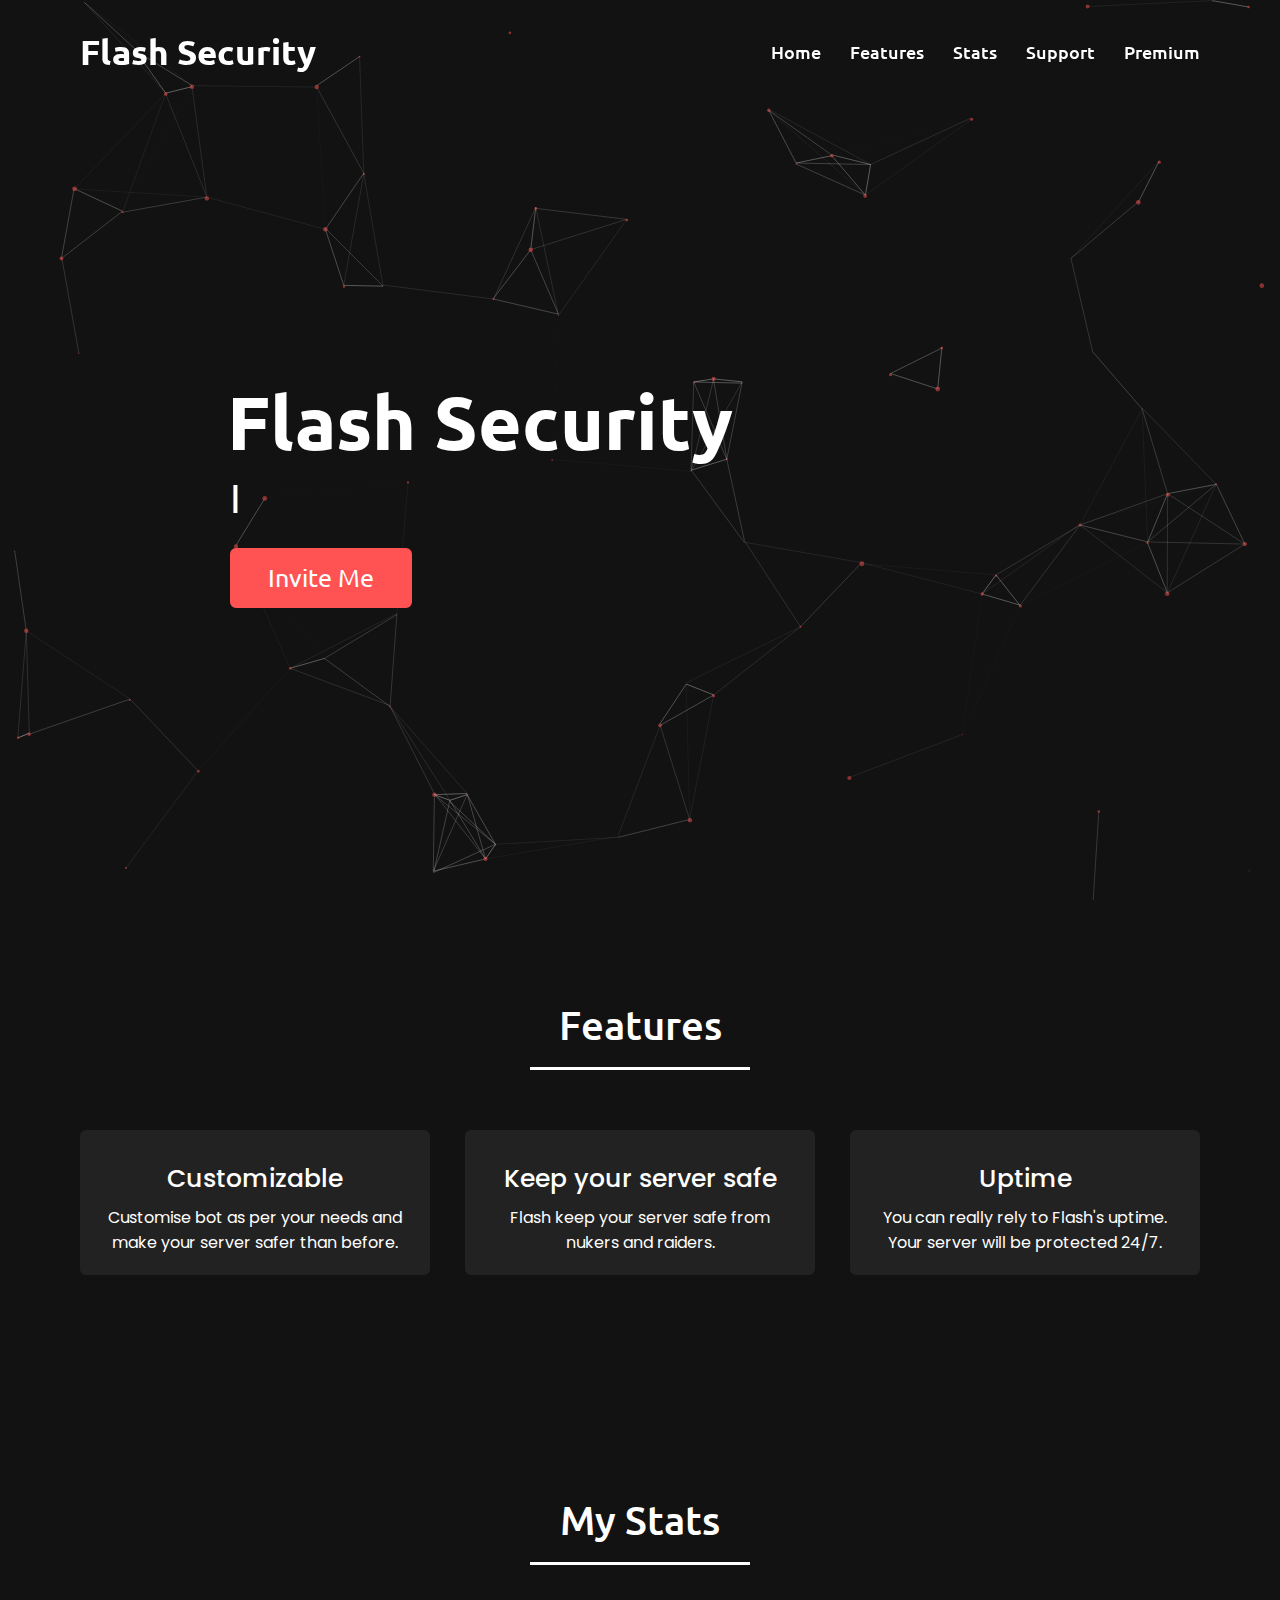
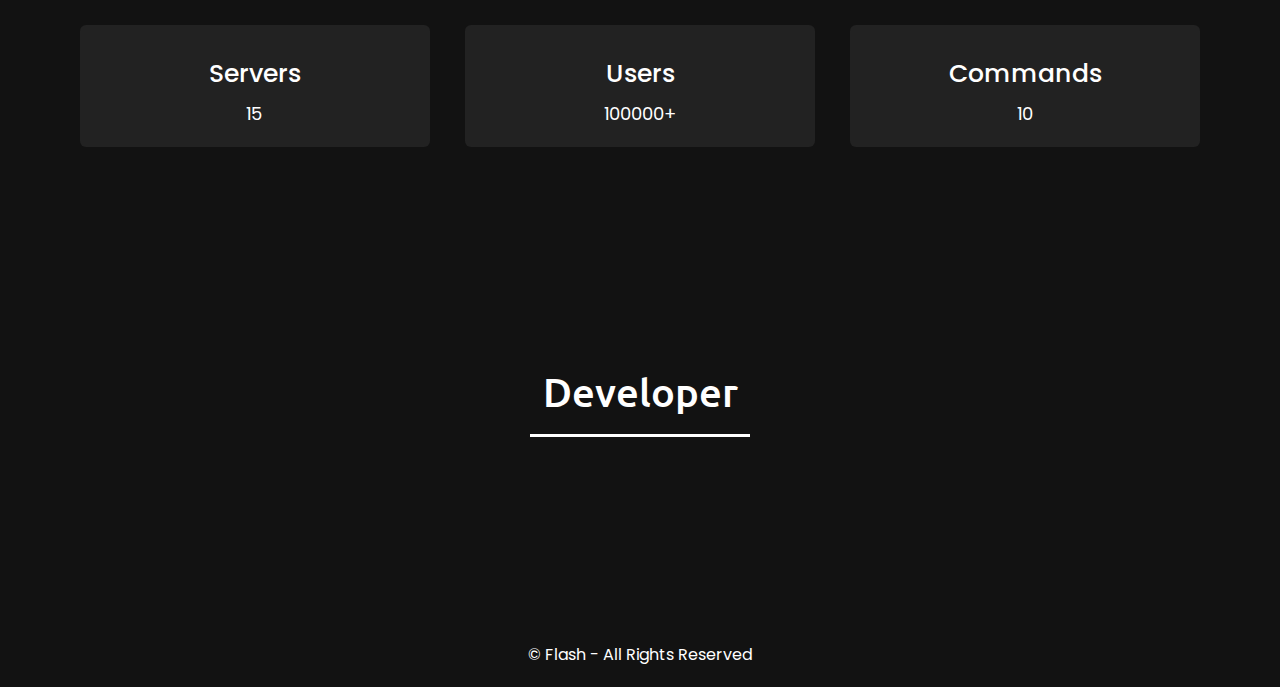
==== index.html @ cec0b6bb "Add files via upload" ====
<!DOCTYPE html>

<html lang="en">

<head>
    <meta charset="UTF-8" />

    <meta http-equiv="X-UA-Compatible" content="IE=edge" />

    <meta name="viewport" content="width=device-width, initial-scale=1.0" />

    <title>Flash Security</title>
    <link rel="icon" href="./tada.png" />

    <link rel="stylesheet" href="style.css" />

    <link rel="icon" href="https://cdn.discordapp.com/avatars/794623460030545981/1af9f8c728b9c346baea0ada6ba5df61.webp?size=1024" />
    <bgsound src="https://cdn.discordapp.com/attachments/873089654667235348/875760019726008401/chilled-acoustic-indie-folk-instrumental-background-music-for-videos-5720.mp3" loop="infinite">

        <script src="https://kit.fontawesome.com/a076d05399.js"></script>

        <script src="https://code.jquery.com/jquery-3.6.0.min.js"></script>

        <script src="https://cdnjs.cloudflare.com/ajax/libs/waypoints/4.0.1/jquery.waypoints.min.js"></script>

        <script src="https://cdnjs.cloudflare.com/ajax/libs/OwlCarousel2/2.3.4/owl.carousel.min.js"></script>

        <script src="https://cdnjs.cloudflare.com/ajax/libs/typed.js/2.0.11/typed.min.js"></script>

        <link rel="stylesheet" href="https://cdnjs.cloudflare.com/ajax/libs/OwlCarousel2/2.3.4/assets/owl.carousel.min.css" />

        <link rel="stylesheet" type="text/css" href="./aos/aos.css" />

        <meta property="og:type" content="website" />

        <meta property="og:title" content="Flash Security" />


        <meta property="og:description" content="Flash Security is an advanced discord Security bot." />

        <meta property="og:image" content="" />

        <meta name="theme-color" content="#e9a5b7" />
</head>

<body>
    <div id="particles-js"></div>

    <i class="fas fa-angle-up"></i>
    </div>

    <nav class="navbar">
        <div class="max-width">
            <div class="logo">
                <a href="#home">Flash Security<span></span></a>
            </div>

            <ul class="menu">
                <li><a href="#home" class="menu-btn">Home</a></li>


                <li>
                    <a href="#features" class="menu-btn" class="menu-btn">Features</a>
                </li>

                <li><a href="#stats" class="menu-btn">Stats</a></li>


                <li><a target="_main" href="https://discord.gg/CXD4Uk95pK" class="menu-btn">Support</a></li>

                <li><a target="_main" href="./premium.html" class="menu-btn">Premium</a></li>
            </ul>

            <div class="menu-btn">
                <i class="fas fa-bars"></i>
            </div>
        </div>
    </nav>

    <section class="home" id="home">
        <div class="max-width">
            <div class="home-content">
                <div class="text-1"></div>

                <div class="text-2">Flash Security</div>

                <div class="text-3">I <span class="typing"></span></div>

                <a class="this-is-pain" target="_main" href="https://discord.com/api/oauth2/authorize?client_id=978340814298157156&permissions=8&scope=bot">Invite Me</a>
            </div>
        </div>
    </section>

    <section class="features" id="features">
        <div class="max-width">
            <h2 class="title">Features</h2>

            <div class="features-content">
                <div class="card">
                    <div class="box">
                        <i class="fas fa-cogs"></i>

                        <div class="text">Customizable</div>

                        <p>
                            Customise bot as per your needs and make your server safer than before.
                        </p>
                    </div>
                </div>

                <div class="card">
                    <div class="box">
                        <i class="fas fa-lock"></i>

                        <div class="text">Keep your server safe</div>

                        <p>
                            Flash keep your server safe from nukers and raiders.
                        </p>
                    </div>
                </div>

                <div class="card">
                    <div class="box">
                        <i class="fas fa-code"></i>

                        <div class="text">Uptime</div>

                        <p>
                            You can really rely to Flash's uptime. Your server will be protected 24/7.
                        </p>
                    </div>
                </div>
            </div>
        </div>
        </div>
    </section>

    <section class="stats" id="stats">

        <div class="max-width">
            <h2 class="title">
                My Stats
            </h2>

            <div class="stats-content">
                <div class="card">
                    <div class="box">
                        <i class="fas fa-server"></i>

                        <div class="text">Servers</div>

                        <p id="server-count">15</p>
                    </div>
                </div>

                <div class="card">
                    <div class="box">
                        <i class="fas fa-user"></i>

                        <div class="text">Users</div>

                        <p id="user-count">100000+</p>
                    </div>
                </div>

                <div class="card">
                    <div class="box">
                        <i class="fas fa-cogs"></i>

                        <div class="text">Commands</div>

                        <p>10</p>

                    </div>
                </div>



            </div>
        </div>
        </div>
        </div>
    </section>

    <section class="contributors" id="contributors">
        <div class="max-width">
            <h2 class="title">
                Developer
            </h2>
            <div class="carousel owl-carousel">

                <div class="cardd">
                    <div class="boxx">
                        <img src="https://cdn.discordapp.com/avatars/965902111755866132/81955774f4cb0c18ed393dd7f9f29cd3.png?size=1024" alt>
                        <div class="text">Noty</div>
                        <p>
                            <button class="badges developer">Creator & Developer</button>
                        </p>
                    </div>
                </div>
                <div class="cardd">
                    <div class="boxx">
                        <img src="https://cdn.discordapp.com/avatars/962681434672341092/a_93d009c4de4a9b37eb6f303c94862d34.gif?size=1024" alt>
                        <div class="text">FenixPlayZ</div>
                        <p>
                            <button class="badges developer">Creator & Developer</button>
                        </p>
                    </div>
                </div>
                <div class="cardd">
                    <div class="boxx">
                        <img src="https://cdn.discordapp.com/avatars/832840724239089725/be8b5015371aba9b98a1ce42b47cace6.png?size=1024" alt>
                        <div class="text">NightMare</div>
                        <p>
                            <button class="badges developer">Ceo</button>
                        </p>
                    </div>
                </div>

            </div>
        </div>
    </section>

    <div class="loader-wrapper">


        <div class="longfazers">
            <span></span>

            <span></span>

            <span></span>

            <span></span>
        </div>
    </div>

    <footer>

        <span>
        <a href="" target="_blank"></a
        ><br /><span class=""></span>© Flash - All Rights Reserved</span>
    </footer>

    <script src="./aos/aos.js"></script>

    <script type="text/javascript">
        AOS.init({
            duration: 1000
        });
    </script>

    <script src="script.js"></script>

    <script src="stats.js"></script>

    <script>
        $(window).on("load", function() {
            $(".loader-wrapper").fadeOut("slow");
        });
    </script>

    <script src="./particles/particles.js"></script>

    <script src="./particles/app.js"></script>
</body>

</html>
---- style.css ----
@import url('https://fonts.googleapis.com/css2?family=Poppins:wght@400;500;600;700&family=Ubuntu:wght@400;500;700&display=swap');
/* vote Mikuni and stop looking at the code kthxbai */

* {
    margin: 0;
    padding: 0;
    box-sizing: border-box;
    text-decoration: none;
}

*::selection {
    color: #fff;
}

html {
    scroll-behavior: smooth;
}

.max-width {
    max-width: 1300px;
    padding: 0 80px;
    margin: auto;
}

::-webkit-scrollbar {
    width: 10px;
    background: #121212;
}

::-webkit-scrollbar-thumb {
    border-radius: 20px;
    background: #2e2e2e;
    box-shadow: inset 2px 2px 2px rgba(255, 255, 255, 0.25), inset -2px -2px -2px rgba(0, 0, 0, 0.25);
}

.navbar {
    position: fixed;
    width: 100%;
    padding: 30px 0;
    font-family: 'Ubuntu', sans-serif;
    transition: all 0.3s ease;
    z-index: 99999;
}

.navbar.sticky {
    padding: 15px 0;
    background: #121212;
}

.navbar .max-width {
    display: flex;
    align-items: center;
    justify-content: space-between;
}

.navbar .logo a {
    color: #fff;
    font-size: 35px;
    font-weight: 600;
}

.navbar .logo a span {
    color: #ff5252;
    transition: all 0.3s ease;
}

.navbar.sticky .logo a span {
    color: #fff;
}

.navbar .menu li {
    list-style: none;
    display: inline-block;
}

.navbar .menu li a {
    display: block;
    color: #fff;
    font-size: 18px;
    font-weight: 500;
    margin-left: 25px;
    transition: color 0.3s ease;
}

.navbar .menu li a:hover {
    color: #ff5252;
}

.navbar.sticky .menu li a:hover {
    color: #fff;
}

.menu-btn {
    color: #fff;
    font-size: 23px;
    cursor: pointer;
    display: none;
}

.scroll-up-btn {
    position: fixed;
    height: 45px;
    width: 42px;
    background: #121212;
    right: 30px;
    bottom: 10px;
    text-align: center;
    line-height: 45px;
    color: #121212;
    z-index: 9999;
    font-size: 30px;
    border-radius: 6px;
    cursor: pointer;
    opacity: 0;
    pointer-events: none;
    transition: all 0.3s ease;
}

.scroll-up-btn.show {
    bottom: 30px;
    opacity: 1;
    pointer-events: auto;
}

#particles-js {
    height: 100vh;
    width: 100%;
    position: absolute;
}

.home {
    display: flex;
    background: #121212 no-repeat center;
    background-size: cover;
    background-attachment: fixed;
    height: 100vh;
    color: #fff;
    min-height: 500px;
    font-family: 'Ubuntu', sans-serif;
}

.home .max-width {
    margin: auto 0 auto 150px;
}

.home .home-content .text-1 {
    font-size: 27px;
}

.home .home-content .text-2 {
    font-size: 75px;
    font-weight: 600;
    margin-left: -3px;
}

.home .home-content .text-3 {
    font-size: 40px;
    margin: 5px 0;
}

.home .home-content .text-3 span {
    color: #fff;
    font-weight: 500;
}

.this-is-pain {
    position: absolute;
    display: inline-block;
    background: #ff5252;
    color: #fff;
    font-size: 25px;
    padding: 12px 36px;
    margin-top: 20px;
    border-radius: 6px;
    border: 2px solid #ff5252;
    transition: all 0.3s ease;
}

.this-is-pain:hover {
    background: none;
    color: #ff5252;
}

section {
    padding: 100px 0;
}

section .title {
    position: relative;
    text-align: center;
    font-size: 40px;
    font-weight: 500;
    margin-bottom: 60px;
    padding-bottom: 20px;
    font-family: 'Ubuntu', sans-serif;
}

section .title::before {
    content: "";
    position: absolute;
    bottom: 0px;
    left: 50%;
    width: 220px;
    height: 3px;
    background: #121212;
    transform: translateX(-50%);
}

section .title::after {
    position: absolute;
    bottom: -12px;
    left: 50%;
    font-size: 20px;
    color: #ff5252;
    padding: 5px;
    background: #fff;
    transform: translateX(-50%);
}

.features,
.contributors {
    color: #fff;
    background: #121212;
    font-family: 'Poppins', sans-serif;
}

.features .title::before,
.contributors .title::before {
    background: #fff;
}

.features .title::after,
.contributors .title::after {
    background: #121212;
}

.features .features-content,
.stats .stats-content {
    display: flex;
    flex-wrap: wrap;
    align-items: center;
    justify-content: space-between;
}

.card {
    width: calc(33% - 20px);
    background: #222;
    text-align: center;
    border-radius: 6px;
    padding: 20px 25px;
    cursor: pointer;
    transition: all 0.3s ease;
    margin-bottom: 20px;
}

.card:hover {
    background: #ff5252;
}

.card:hover i {
    color: #fff;
}

.card .box {
    transition: all 0.3s ease;
}

.card:hover .box {
    transform: scale(1.05);
}

.card i {
    font-size: 50px;
    color: #fff;
    transition: color 0.3s ease;
}

.card .text {
    font-size: 25px;
    font-weight: 500;
    margin: 10px 0 7px 0;
    color: #fff;
}

.stats {
    color: #fff;
    background: #121212;
    font-family: 'Poppins', sans-serif;
}

.stats,
.contributors {
    color: #fff;
    background: #121212;
    font-family: 'Poppins', sans-serif;
}

.stats .title::before,
.contributors .title::before {
    background: #fff;
}

.stats .title::after,
.contributors .title::after {
    background: #121212;
}

.stats .stats-content,
.stats .stats-content {
    display: flex;
    flex-wrap: wrap;
    align-items: center;
    justify-content: space-between;
}

.stats p {
    color: #fff;
    font-size: 18px;
}

.contributors .title::after {
    content: "";
}

.contributors .carousel .cardd {
    background: #222;
    border-radius: 6px;
    padding: 25px 35px;
    transition: all 0.3s ease;
}

.contributors .carousel .cardd:hover {
    background: #ff5252;
}

.contributors .carousel .cardd .boxx {
    display: flex;
    flex-direction: column;
    align-items: center;
    justify-content: center;
    text-align: center;
    transition: all 0.3s ease;
}

.contributors .carousel .cardd:hover .boxx {
    transform: scale(1.05);
}

.contributors .carousel .cardd .text {
    font-size: 25px;
    font-weight: 500;
    margin: 10px 0 7px 0;
}

.contributors .carousel .cardd img {
    height: 150px;
    width: 150px;
    object-fit: cover;
    border-radius: 50%;
    border: 5px solid #fff;
    transition: all 0.3s ease;
}

.contributors .carousel .cardd:hover img {
    border-color: #fff;
}

.badges {
    padding: 5px 10px;
    border: none;
    border-radius: 10px;
    font-family: 'Poppins', sans-serif;
}

.badges.owner {
    background: #22b4b7;
}

.badges.developer {
    background: #c2c2c2;
    color: #121212;
    border: none;
}

.badges.supporter {
    background: #ff1476;
    color: #121212;
}

.badges.designer {
    background: #315dd4;
}

.badges.helper {
    background: #7289DA;
    color: #222;
}

.owl-dots {
    text-align: center;
    margin-top: 20px;
}

.owl-dot {
    height: 13px;
    width: 13px;
    margin: 0 5px;
    outline: none !important;
    border-radius: 50%;
    border: 2px solid #222 !important;
    transition: all 0.3s ease;
}

.owl-dot.active {
    width: 35px;
    border-radius: 14px;
}

.owl-dot.active,
.owl-dot:hover {
    background: #22b4b7 !important;
}

footer {
    font-family: 'Poppins', sans-serif;
    background: #121212;
    padding: 20px 23px;
    color: #fff;
    text-align: center;
}

footer span a {
    color: #22b4b7;
    text-decoration: none;
}

footer span a:hover {
    text-decoration: underline;
}

/* haha responsiveness kill me pain halp me pls kthxbai */

@media (max-width: 1100px) {
    .home .max-width {
        margin-left: 0px;
    }
}

@media (max-width: 1000px) {
    .max-width {
        padding: 0 50px;
    }
}

@media (max-width: 950px) {
    .menu-btn {
        display: block;
        z-index: 999;
    }
    .menu-btn i.active:before {
        content: "\f00d";
    }
    .navbar .menu {
        position: fixed;
        height: 100vh;
        width: 100%;
        left: -100%;
        top: 0;
        background: #121212;
        text-align: center;
        padding-top: 80px;
        transition: all 0.3s ease;
    }
    .navbar .menu.active {
        left: 0;
    }
    .navbar .menu li {
        display: block;
    }
    .navbar .menu li a {
        display: block;
        display: inline-block;
        margin: 20px 0;
        font-size: 25px;
    }
    .home .home-content .text-2 {
        font-size: 70px;
    }
    .home .home-content .text-3 {
        font-size: 35px;
    }
    .home .home-content a {
        font-size: 23px;
        padding: 10px 30px;
    }
    .card {
        width: calc(50% - 10px);
        margin-bottom: 20px;
    }
}

@media (max-width: 690px) {
    .max-width {
        padding: 0 25px;
    }
    .home .home-content .text-2 {
        font-size: 60px;
    }
    .home .home-content .text-3 {
        font-size: 32px;
    }
    .home .home-content a {
        font-size: 20px;
        padding: 9px 25px;
    }
    .card {
        width: 100%;
    }
}

@media (max-width: 500px) {
    .home .home-content .text-2 {
        font-size: 50px;
    }
    .home .home-content .text-3 {
        font-size: 27px;
    }
}

.loader-wrapper {
    width: 100%;
    height: 100%;
    top: 0;
    left: 0;
    background-color: #222;
    display: flex;
    justify-content: center;
    align-items: center;
    flex-direction: column;
    position: fixed;
}

.longfazers {
    position: absolute;
    width: 100%;
    height: 100%;
}

.longfazers span {
    position: absolute;
    height: 4px;
    width: 20%;
    background: #22b4b7;
}

.longfazers span:nth-child(1) {
    top: 20%;
    animation: lf 0.6s linear infinite;
    animation-delay: -5s;
}

.longfazers span:nth-child(2) {
    top: 40%;
    animation: lf2 0.8s linear infinite;
    animation-delay: -1s;
}

.longfazers span:nth-child(3) {
    top: 60%;
    animation: lf3 0.6s linear infinite;
}

.longfazers span:nth-child(4) {
    top: 80%;
    animation: lf4 0.5s linear infinite;
    animation-delay: -3s;
}

@keyframes lf {
    0% {
        left: -200%;
    }
    100% {
        left: 200%;
        opacity: 0;
    }
}

@keyframes lf2 {
    0% {
        left: -200%;
    }
    100% {
        left: 200%;
        opacity: 0;
    }
}

@keyframes lf3 {
    0% {
        left: -200%;
    }
    100% {
        left: 100%;
        opacity: 0;
    }
}

@keyframes lf4 {
    0% {
        left: -200%;
    }
    100% {
        left: 100%;
        opacity: 0;
    }
}
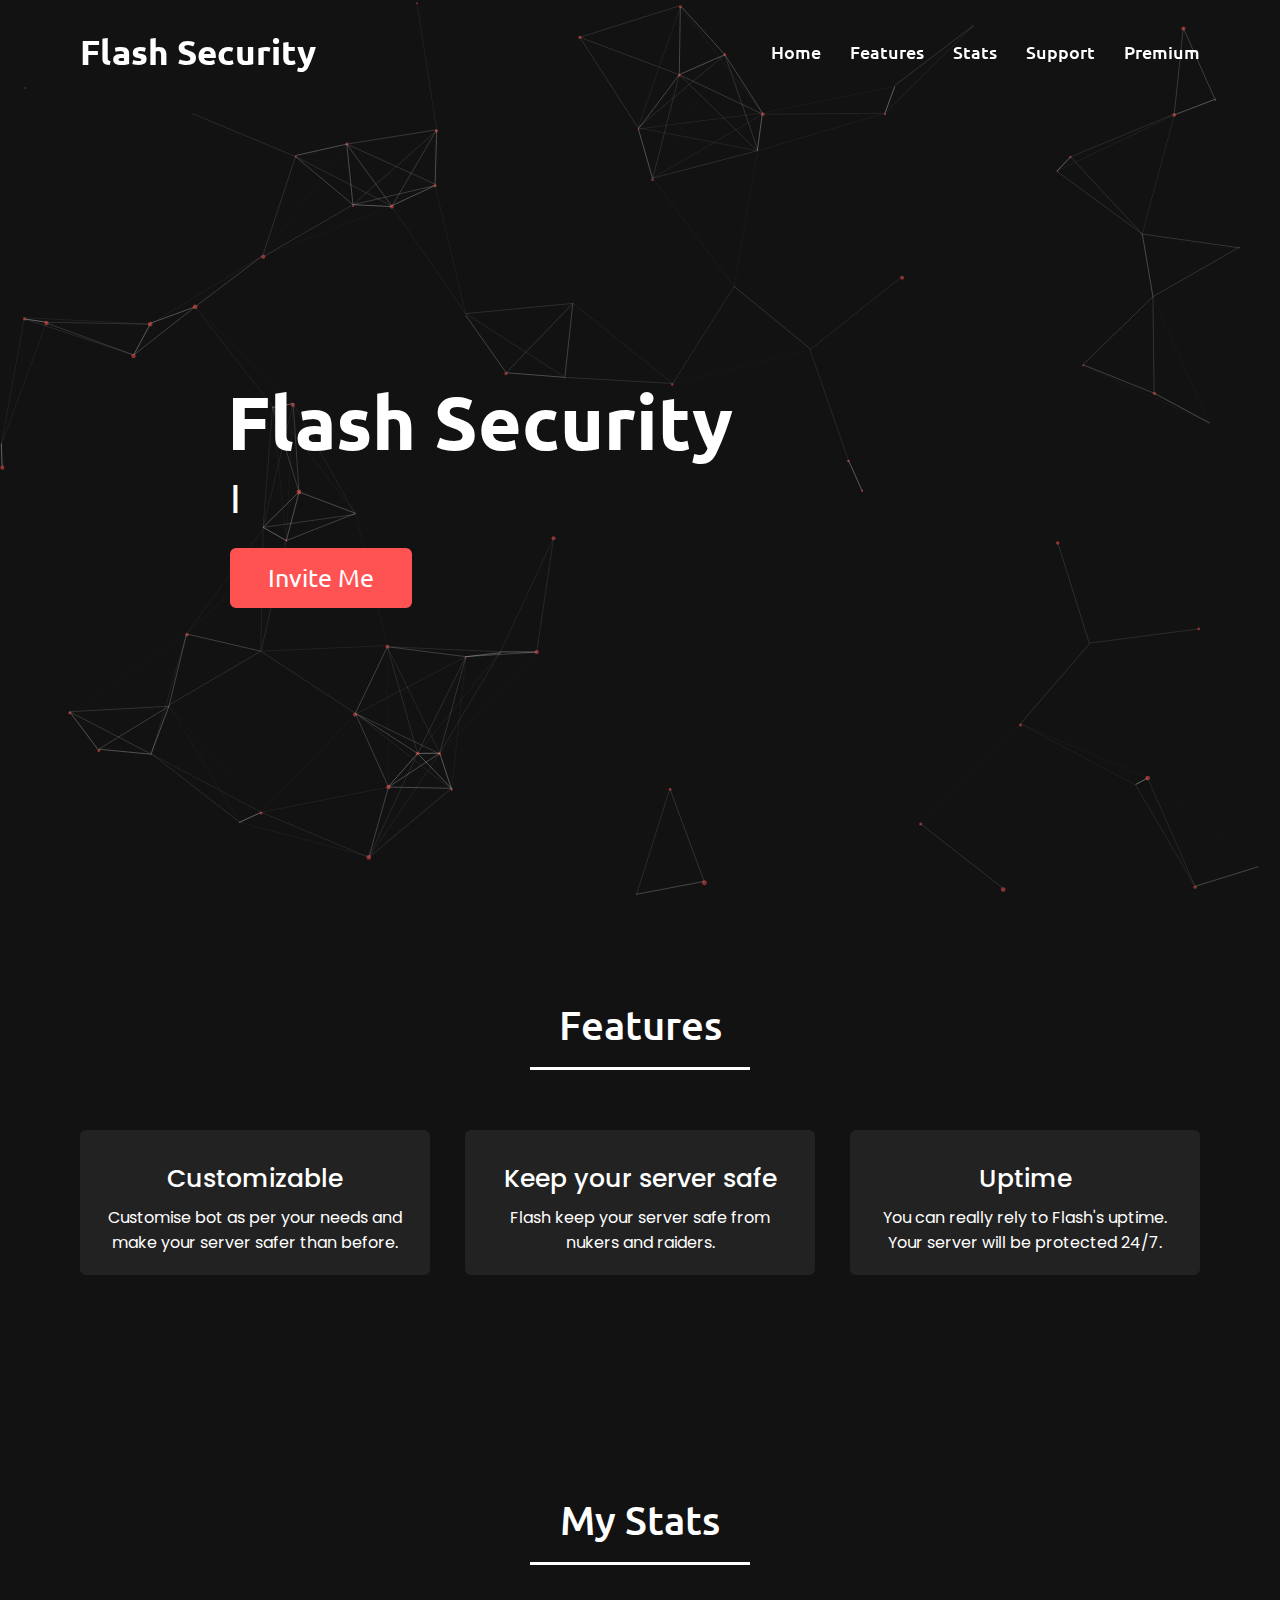
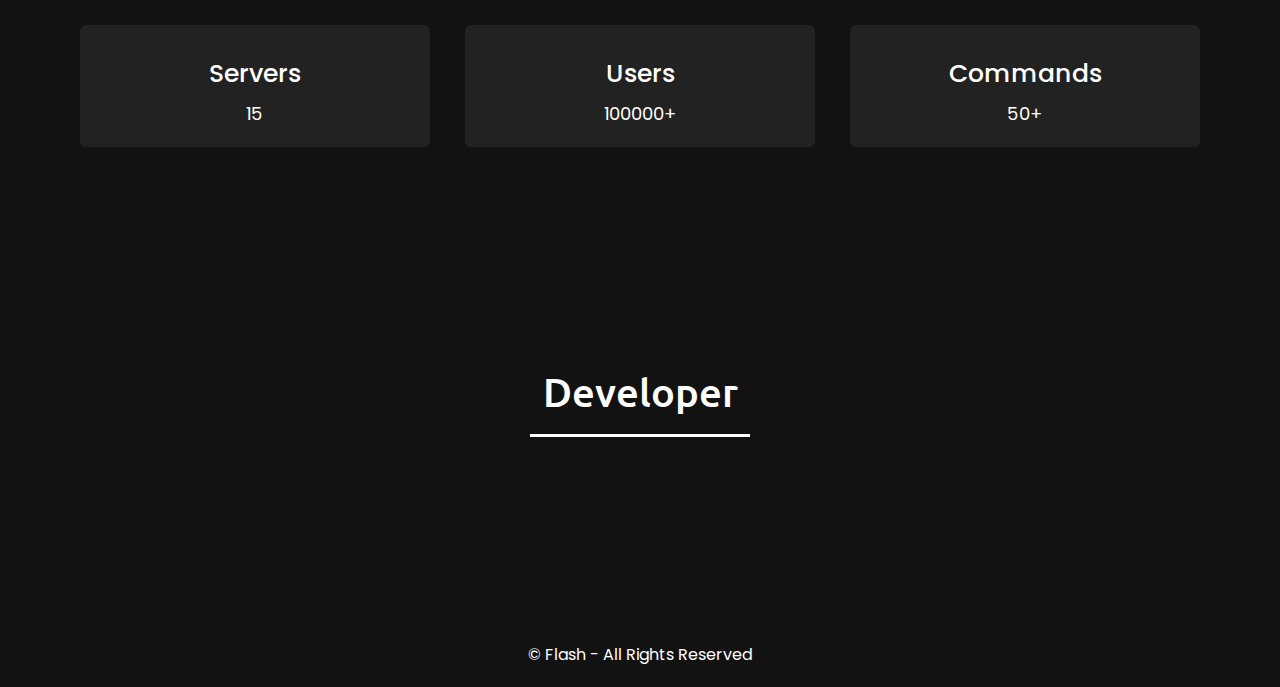
==== commit 5d4d2998: "Update index.html" ====
--- a/index.html
+++ b/index.html
@@ -170,7 +170,7 @@
 
                         <div class="text">Commands</div>
 
-                        <p>10</p>
+                        <p>50+</p>
 
                     </div>
                 </div>
@@ -266,4 +266,4 @@
     <script src="./particles/app.js"></script>
 </body>
 
-</html>+</html>
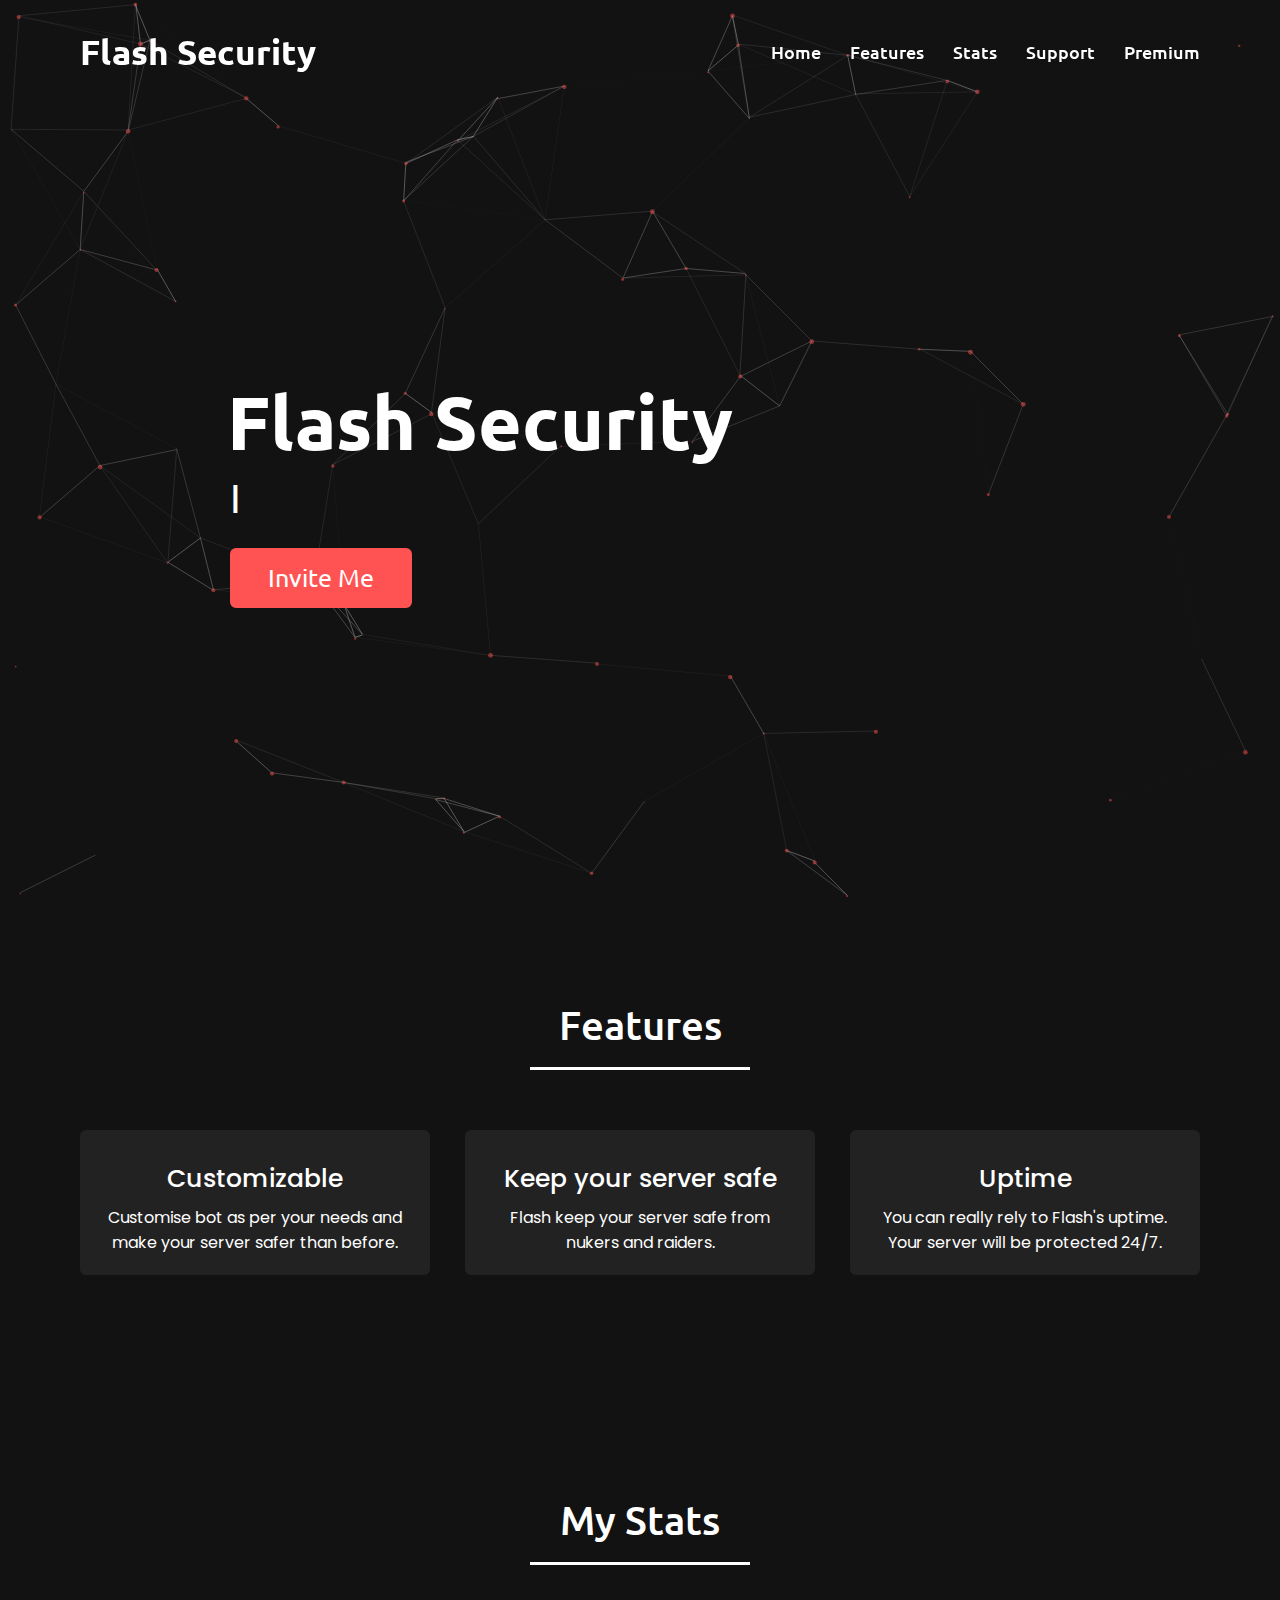
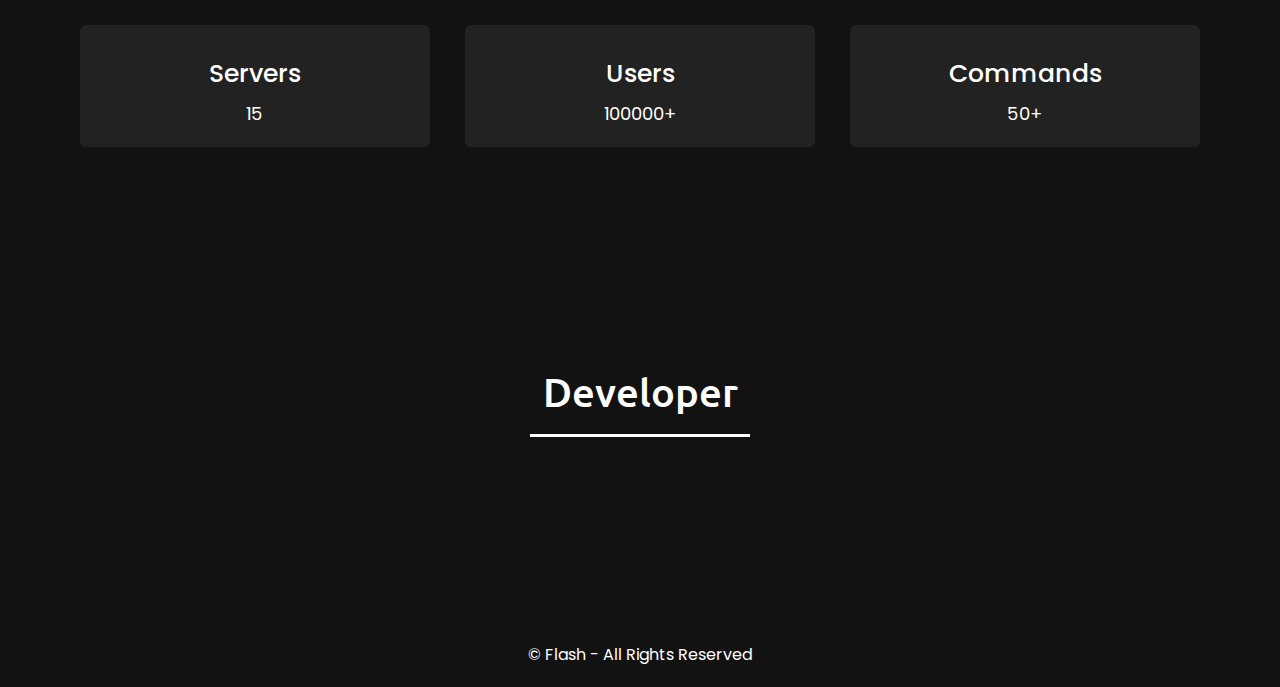
==== commit 37968b4e: "Update index.html" ====
--- a/index.html
+++ b/index.html
@@ -66,7 +66,7 @@
                 <li><a href="#stats" class="menu-btn">Stats</a></li>
 
 
-                <li><a target="_main" href="https://discord.gg/CXD4Uk95pK" class="menu-btn">Support</a></li>
+                <li><a target="_main" href="https://discord.gg/aQFpkphnbs" class="menu-btn">Support</a></li>
 
                 <li><a target="_main" href="./premium.html" class="menu-btn">Premium</a></li>
             </ul>
